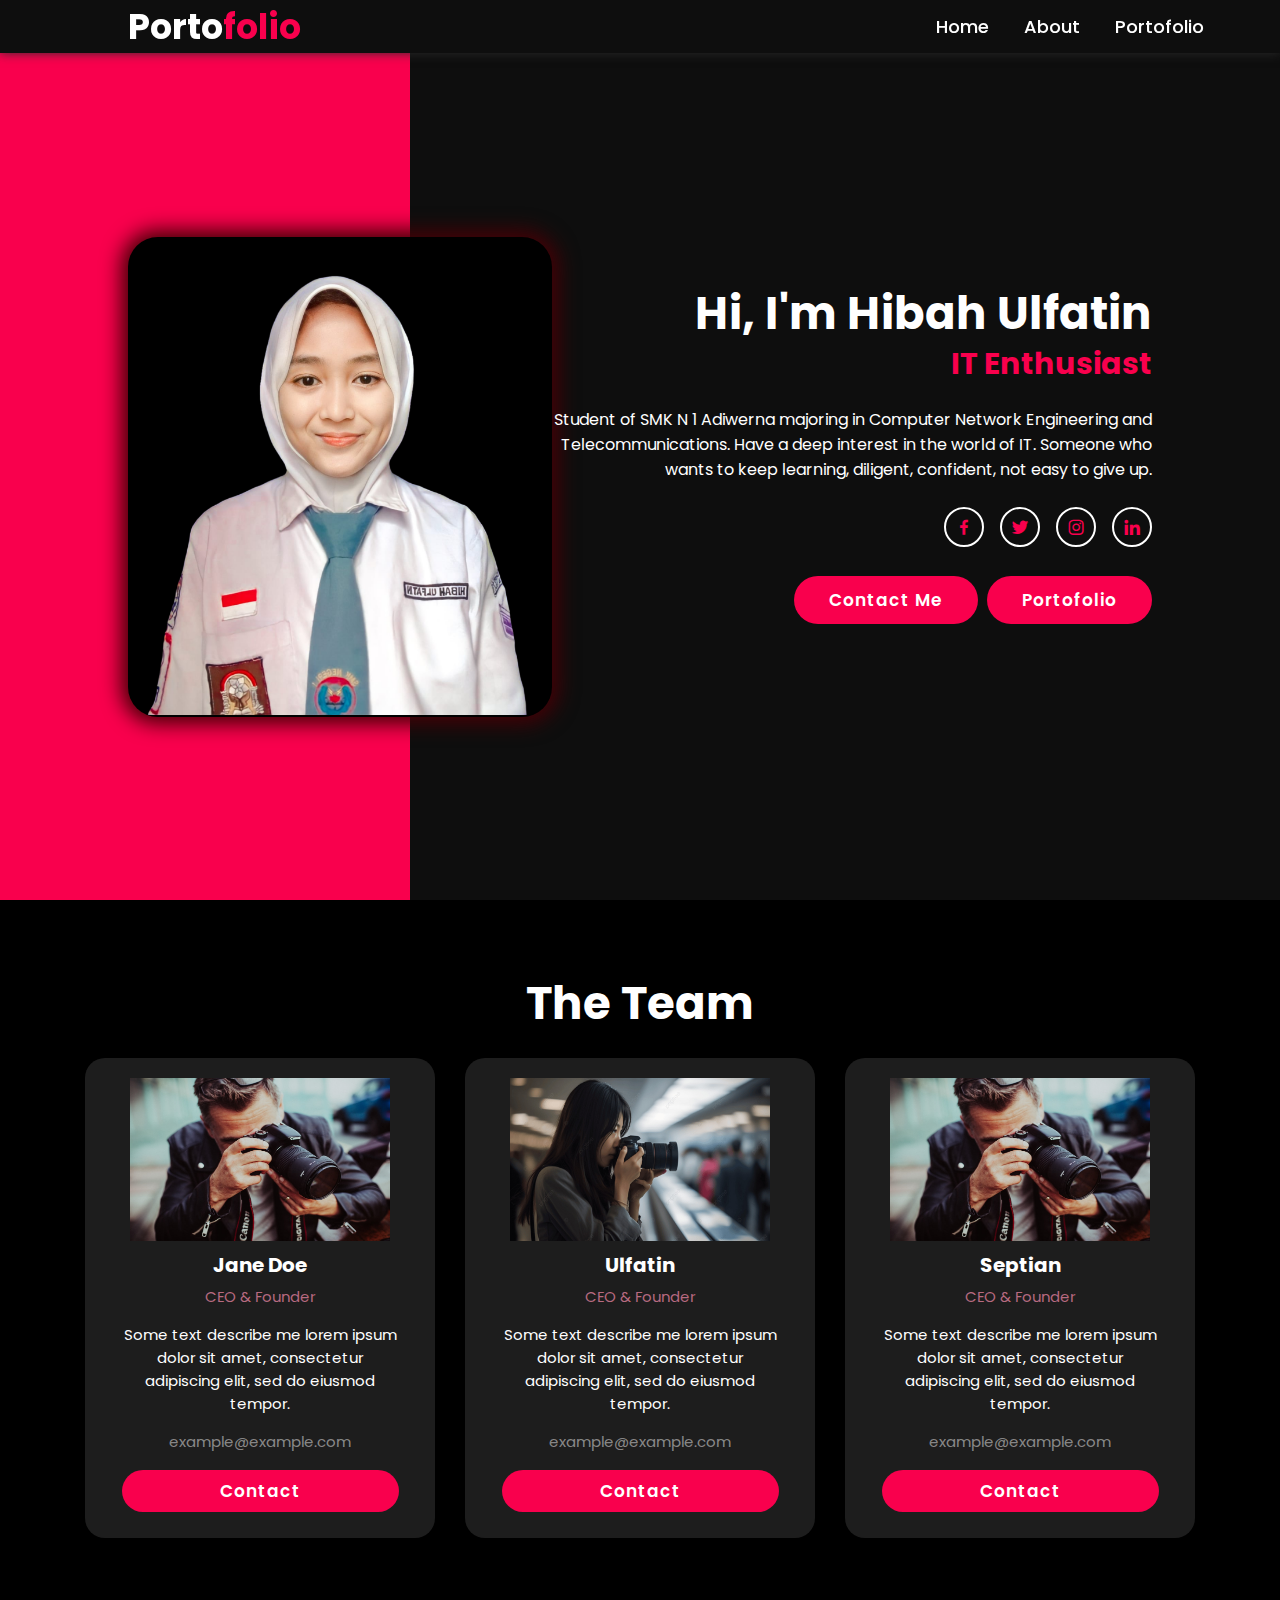
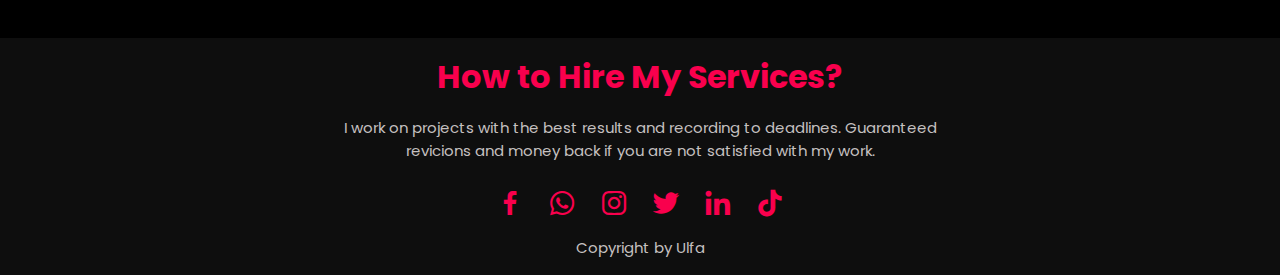
==== index.html @ ff9217a8 "Update and rename Projek-NDP.html to index.html" ====
<!DOCTYPE html>
<html lang="en">
  <head>
    <meta charset="UTF-8" />
    <meta name="viewport" content="width=device-width, initial-scale=1.0" />
    <title>Projek Akhir NDP</title>
    <link rel="stylesheet" href="style.css" />
    <link href="https://unpkg.com/boxicons@2.1.4/css/boxicons.min.css" rel="stylesheet"/>
  </head>

  <body>
    <header class="header">
      <nav class="navbar">
        <h2 class="logo">Porto<span>folio</span></h2>
        <a href="Projek-NDP.html">Home</a>
        <a href="about.html">About</a>
        <a href="porto.html">Portofolio</a>
      </nav>
    </header>

    <section class="home">
      <div class="home-image">
        <img src="img/ulfa.png" alt="" />
      </div>
      <div class="home-content">
        <h1>Hi, I'm Hibah Ulfatin</h1>
        <h3>IT Enthusiast</h3>
        <p>
          Student of SMK N 1 Adiwerna majoring in Computer Network Engineering
          and Telecommunications. Have a deep interest in the world of IT.
          Someone who wants to keep learning, diligent, confident, not easy to
          give up.
        </p>
        <div class="home-sci">
          <a href="#"><i class="bx bxl-facebook"></i></a>
          <a href="#"><i class="bx bxl-twitter"></i></a>
          <a href="https://www.instagram.com/ulfbnana_/" target="_blank"
            ><i class="bx bxl-instagram"></i
          ></a>
          <a
            href="https://www.linkedin.com/in/hibah-ulfatin-64031a280/"
            target="_blank"
            ><i class="bx bxl-linkedin"></i
          ></a>
        </div>
        <a href="about.html" class="btn">Contact Me</a>
        <a href="#" class="btn">Portofolio</a>
      </div>
    </section>

    <section>
      <div class="title">
        <h2>The Team</h2>
      </div>

      <div class="box">
        <div class="card">
          <img src="img/foto.png" class="image" />
          <h5>Jane Doe</h5>
          <div class="pra">
            <p id="jabatan">CEO & Founder</p>
            <p id="desk">
              Some text describe me lorem ipsum dolor sit amet, consectetur
              adipiscing elit, sed do eiusmod tempor.
            </p>
            <p id="email">example@example.com</p>
            <p><a class="button" href="#">Contact</a></p>
          </div>
        </div>

        <div class="card">
          <img src="img/foto1.jpg" class="image" />
          <h5>Ulfatin</h5>
          <div class="pra">
            <p id="jabatan">CEO & Founder</p>
            <p id="desk">
              Some text describe me lorem ipsum dolor sit amet, consectetur
              adipiscing elit, sed do eiusmod tempor.
            </p>
            <p id="email">example@example.com</p>
            <p><a class="button" href="#">Contact</a></p>
          </div>
        </div>

        <div class="card">
          <img src="img/foto.png" class="image" />
          <h5>Septian</h5>
          <div class="pra">
            <p id="jabatan">CEO & Founder</p>
            <p id="desk">
              Some text describe me lorem ipsum dolor sit amet, consectetur
              adipiscing elit, sed do eiusmod tempor.
            </p>
            <p id="email">example@example.com</p>
            <p><a class="button" href="#">Contact</a></p>
          </div>
        </div>
      </div>
    </section>

    <section>
      <footer>
        <h1>How to Hire My Services?</h1>
        <p>
          I work on projects with the best results and recording to deadlines.
          Guaranteed revicions and money back if you are not satisfied with my
          work.
        </p>
        <ul class="social">
          <li><a href="#"><i class="bx bxl-facebook"></i></a></li>
          <li><a href="#"><i class="bx bxl-whatsapp"></i></a></li>
          <li><a href="#"><i class="bx bxl-instagram"></i></a></li>
          <li><a href="#"><i class="bx bxl-twitter"></i></a></li>
          <li><a href="#"><i class="bx bxl-linkedin"></i></a></li>
          <li><a href="#"><i class="bx bxl-tiktok"></i></a></li>
        </ul>
        <p id="cr">Copyright by Ulfa</p>
      </footer>
    </section>
  </body>
</html>
---- style.css ----
@import url("https://fonts.googleapis.com/css2?family=Poppins:wght@300;400;500;600;700;800;900&display=swap");
* {
  margin: 0;
  padding: 0;
  box-sizing: border-box;
  font-family: "Poppins", sans-serif;
}

body {
  background-color: black;
}

.header {
  position: fixed;
  top: 0;
  left: 0;
  width: 100%;
  background: rgb(14, 14, 14);
  display: flex;
  justify-content: space-between;
  align-items: center;
  z-index: 100;
  box-shadow: 0 0 10px rgb(43, 43, 43);
}

.logo {
  font-size: 35px;
  color: white;
  text-decoration: none;
  font-weight: 700;
  margin-right: 600px;
}

span {
  font-size: 35px;
  color: #f9004d;
}

nav {
  display: flex;
  align-items: center;
  justify-content: space-between;
  padding-left: 10%;
  padding-right: 10%;
  width: 100%;
}

.navbar a {
  font-size: 18px;
  color: white;
  text-decoration: none;
  font-weight: 500;
  margin-left: 35px;
  transition: 0.3s;
}
.navbar a:hover {
  transform: translateY(-3px);
  color: #f9004d;
}
.home {
  height: 100vh;
  background: linear-gradient(-90deg, rgb(14, 14, 14) 68%, #f9004d 32%);
  display: flex;
  justify-content: space-between;
  align-items: center;
  padding: 0 10%;
}

.home-image {
  display: flex;
  margin-top: 53px;
  justify-content: center;
  align-items: center;
  width: 450px;
  height: 480px;
  background: black;
  border: 5px solid transparent;
  border-radius: 30px;
  box-shadow: 0 0 20px 7px #440006;
}

.home-image img {
  position: relative;
  max-width: 410px;
  bottom: 35px;
}

.home-content {
  max-width: 600px;
  color: white;
  text-align: right;
}

.home-content h1 {
  font-size: 45px;
  line-height: 1.2;
}

.home-content h3 {
  font-size: 30px;
  color: #f9004d;
}

.home-content p {
  font-size: 16px;
  margin-top: 20px;
}

.home-sci {
  margin: 25px 0 40px;
}

.home-sci a {
  display: inline-flex;
  justify-content: center;
  align-items: center;
  width: 40px;
  height: 40px;
  background: transparent;
  border: 2px solid white;
  border-radius: 50%;
  font-size: 20px;
  color: #f9004d;
  text-decoration: none;
  margin-left: 12px;
}

.home-sci a:hover {
  background: #f9004d;
  color: white;
  border-color: #f9004d;
  box-shadow: 0 0 10px #f9004d;
}

.btn {
  padding: 12px 35px;
  background: #f9004d;
  border-radius: 40px;
  font-size: 17px;
  color: white;
  text-decoration: none;
  font-weight: 600;
  letter-spacing: 1px;
  margin-left: 5px;
}

.title h2 {
  color: white;
  font-size: 45px;
  margin: 70px auto 5px auto;
  text-align: center;
}

.box {
  display: flex;
  justify-content: center;
  align-items: center;
}

.card {
  height: 480px;
  width: 350px;
  padding: 20px 35px;
  background: #1d1d1d;
  border-radius: 20px;
  margin: 15px;
  position: relative;
  overflow: hidden;
  text-align: center;
  margin-bottom: 100px;
}

.image {
  height: 163px;
  width: 260px;
}

h5 {
  color: white;
  font-size: 20px;
  margin-bottom: 1px;
  margin-top: 2px;
}

.pra p {
  color: #fc8eafb0;
  font-size: 15px;
}

#jabatan {
  margin-bottom: 15px;
  margin-top: 5px;
}

#desk {
  color: white;
  margin-top: 10px;
  margin-bottom: 2px;
}

#email {
  color: rgba(255, 255, 255, 0.493);
  margin-top: 15px;
  margin-bottom: 25px;
}

.button {
  background-color: #f9004d;
  color: white;
  font-size: 17px;
  text-decoration: none;
  font-weight: 600;
  letter-spacing: 1px;
  padding: 9px 35%;
  border-radius: 30px;
  transition: 0.1s;
}

.button:hover {
  background-color: #1d1d1d;
  border: 3px solid #f9004d;
}

.end {
  padding: 80px 19% 70px;
  background: rgb(14, 14, 14);
  display: flex;
  align-items: center;
  flex-direction: column;
  color: white;
}

.end h3 {
  font-size: 20px;
  font-weight: 700;
  margin-bottom: 5px;
}

footer {
  position: relative;
  width: 100%;
  background: rgb(14, 14, 14);
  padding: 15px 50px;
  display: flex;
  align-items: center;
  justify-content: center;
  flex-direction: column;
  color: white;
}

footer h1 {
  color: #f9004d;
}

footer p {
  margin-left: 270px;
  margin-right: 270px;
  text-align: center;
  padding-top: 15px;
  padding-bottom: 10px;
  font-size: 15px;
  color: #c5c0c0;
}

#cr {
  padding-top: 1px;
  padding-bottom: 1px;
}

footer .social {
  position: relative;
  display: flex;
  justify-content: center;
  align-items: center;
  margin: 10px 0 5px;
}

footer .social li {
  list-style: none;
}

footer .social li a {
  font-size: 2em;
  color: #f9004d;
  margin: 0 10px;
  display: inline-block;
  transition: 0.5s;
}

footer .social li a:hover {
  transform: translateY(-10px);
}

.Profile {
  margin: 100px 300px 0 300px;
}
.Profile h1 {
  font-size: 40px;
  color: white;
  text-align: center;
}
.about {
  font-size: 40px;
}
.Profile h2 {
  margin-top: 10px;
  color: #f9004d;
  font-size: 25px;
}
.Profile li,
p {
  color: white;
  font-size: 16px;
}

table {
  border-collapse: collapse;
  border-color: white;
  align-self: center;
  margin: 0 auto;
}
hr {
  border: none;
  border-top: 3px dotted white;
  color: black;
  background-color: black;
  height: 1px;
  width: 100%;
  margin-top: 50px;
}
.experience {
  color: white;
  margin: 0 50px 0 50px;
}
.experience h1 {
  text-align: center;
  margin-top: 50px;
  margin-bottom: 50px;
  color: white;
  font-size: 40px;
}

.center-text {
  font-size: 28px;
  text-align: center;
  color: white;
}
.center-text span {
  color: #f9004d;
  font-size: 37px;
}
.porto {
  background: black;
}
.porto-content {
  display: grid;
  grid-template-columns: repeat(auto-fit, minmax(350px, auto));
  align-items: center;
  gap: 2.3rem;
  margin-top: 4.2rem;
}
.row img {
  height: auto;
  width: 100%;
  border-radius: 20px;
  margin-bottom: 1.4rem;
}
.row {
  background: rgb(12, 12, 12);
  border-radius: 20px;
  border: 1px solid transparent;
  box-shadow: 0 0 10px #fc0c58;
  padding: 20px;
  transition: all 0.5s ease;
}
.main-row {
  display: flex;
  align-items: center;
}
.row h2 {
  font-size: 20px;
  color: #f83e79;
  padding-top: 1px;
}

.row-text {
  padding-bottom: 1px;
  padding-top: 1px;
}
.row h4 {
  color: white;
  font-size: 16px;
  margin-top: 5px;
  margin-bottom: 20px;
  line-height: 1.4rem;
}
.row:hover {
  border: 1px solid #f9004d;
  transform: translateY(-5px) scale(1.03);
  cursor: pointer;
}
#big {
  margin-top: 50px;
  font-size: 30px;
}
.first {
  border: 1px solid white;
  width: 100%;
}
.first-samping {
  width: 18%;
  padding: 10px;
  text-align: left;
  font-size: 17px;
}
.first-atas {
  padding-top: 20px;
  padding-left: 15px;
  padding-bottom: 5px;
  font-size: 17px;
}

.second {
  border: 1px solid white;
  width: 97%;
  margin-bottom: 15px;
}
.second-content {
  padding: 10px;
  padding-top: 30px;
  padding-bottom: 30px;
  font-size: 16px;
}
.second-content p,
li {
  font-size: 16px;
}
#bg {
  background-color: rgb(14, 14, 14);
}
.lebar-porto {
  margin: 100px;
}
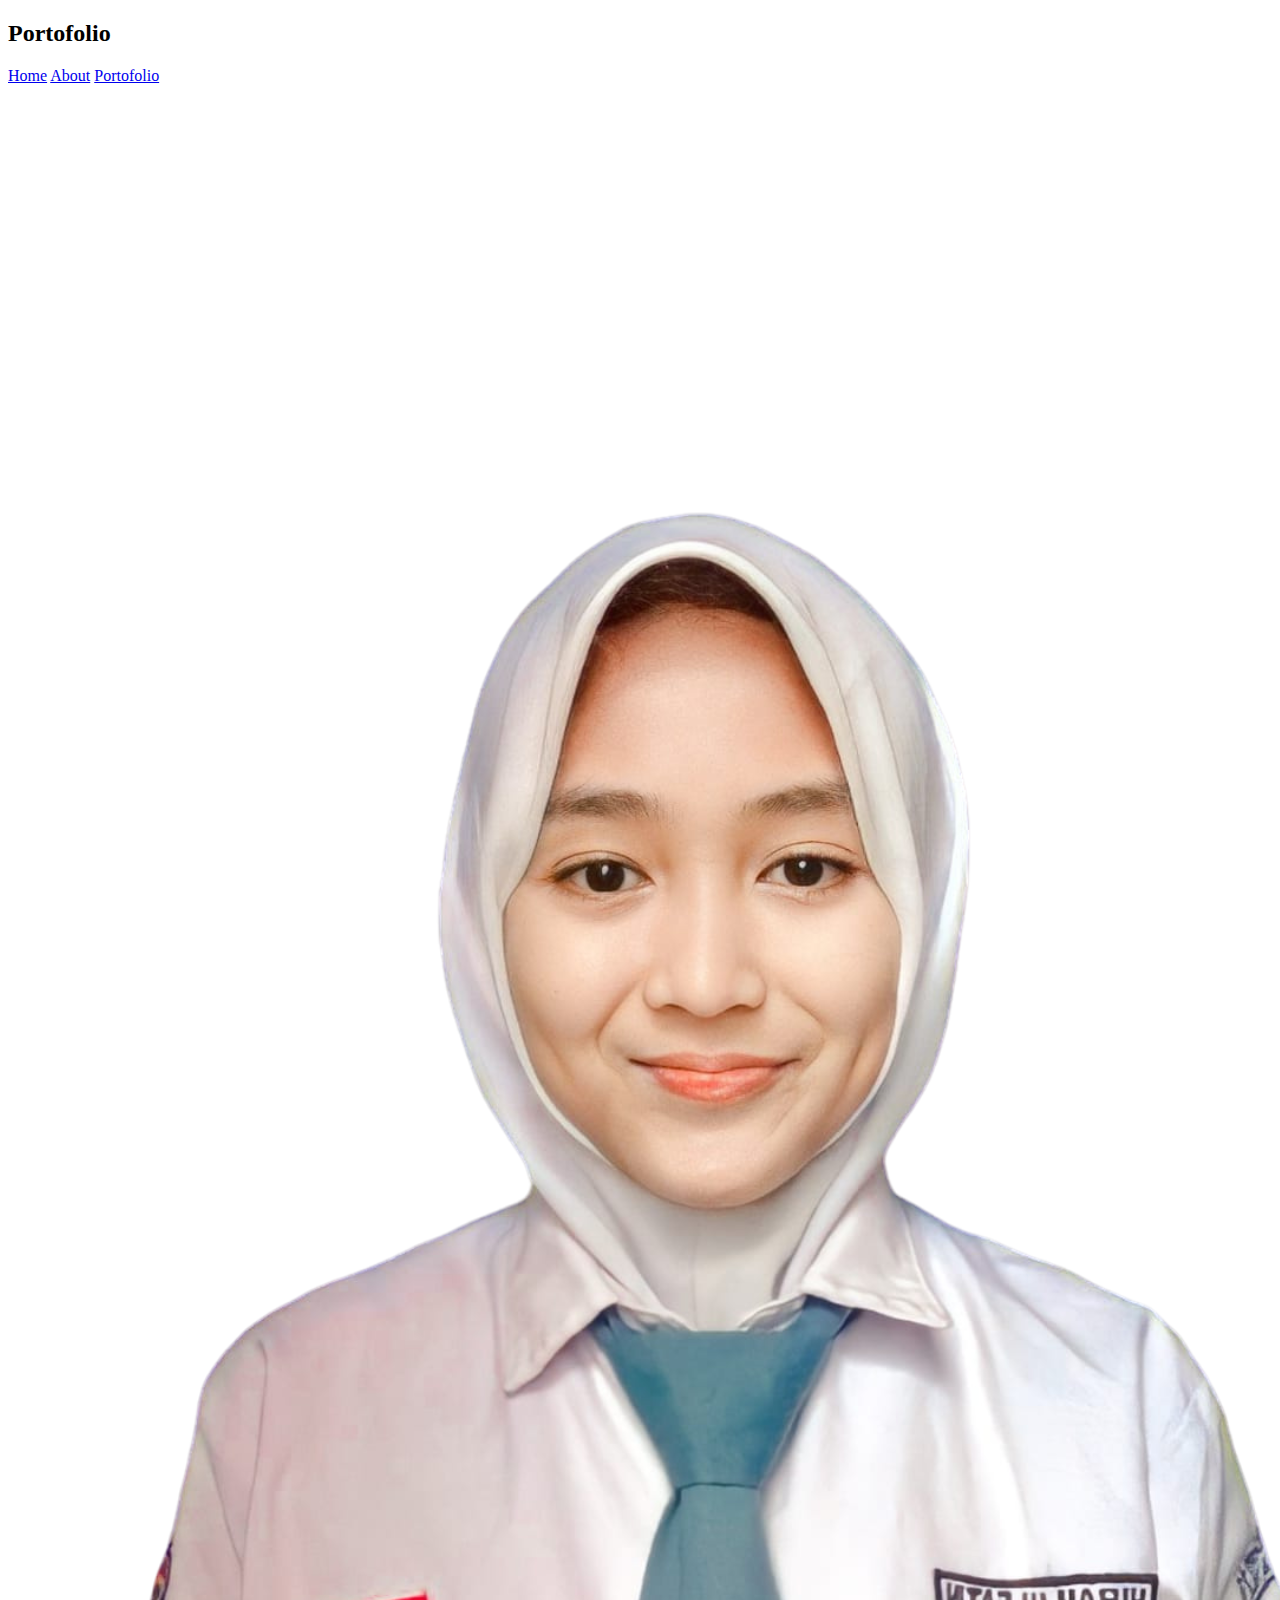
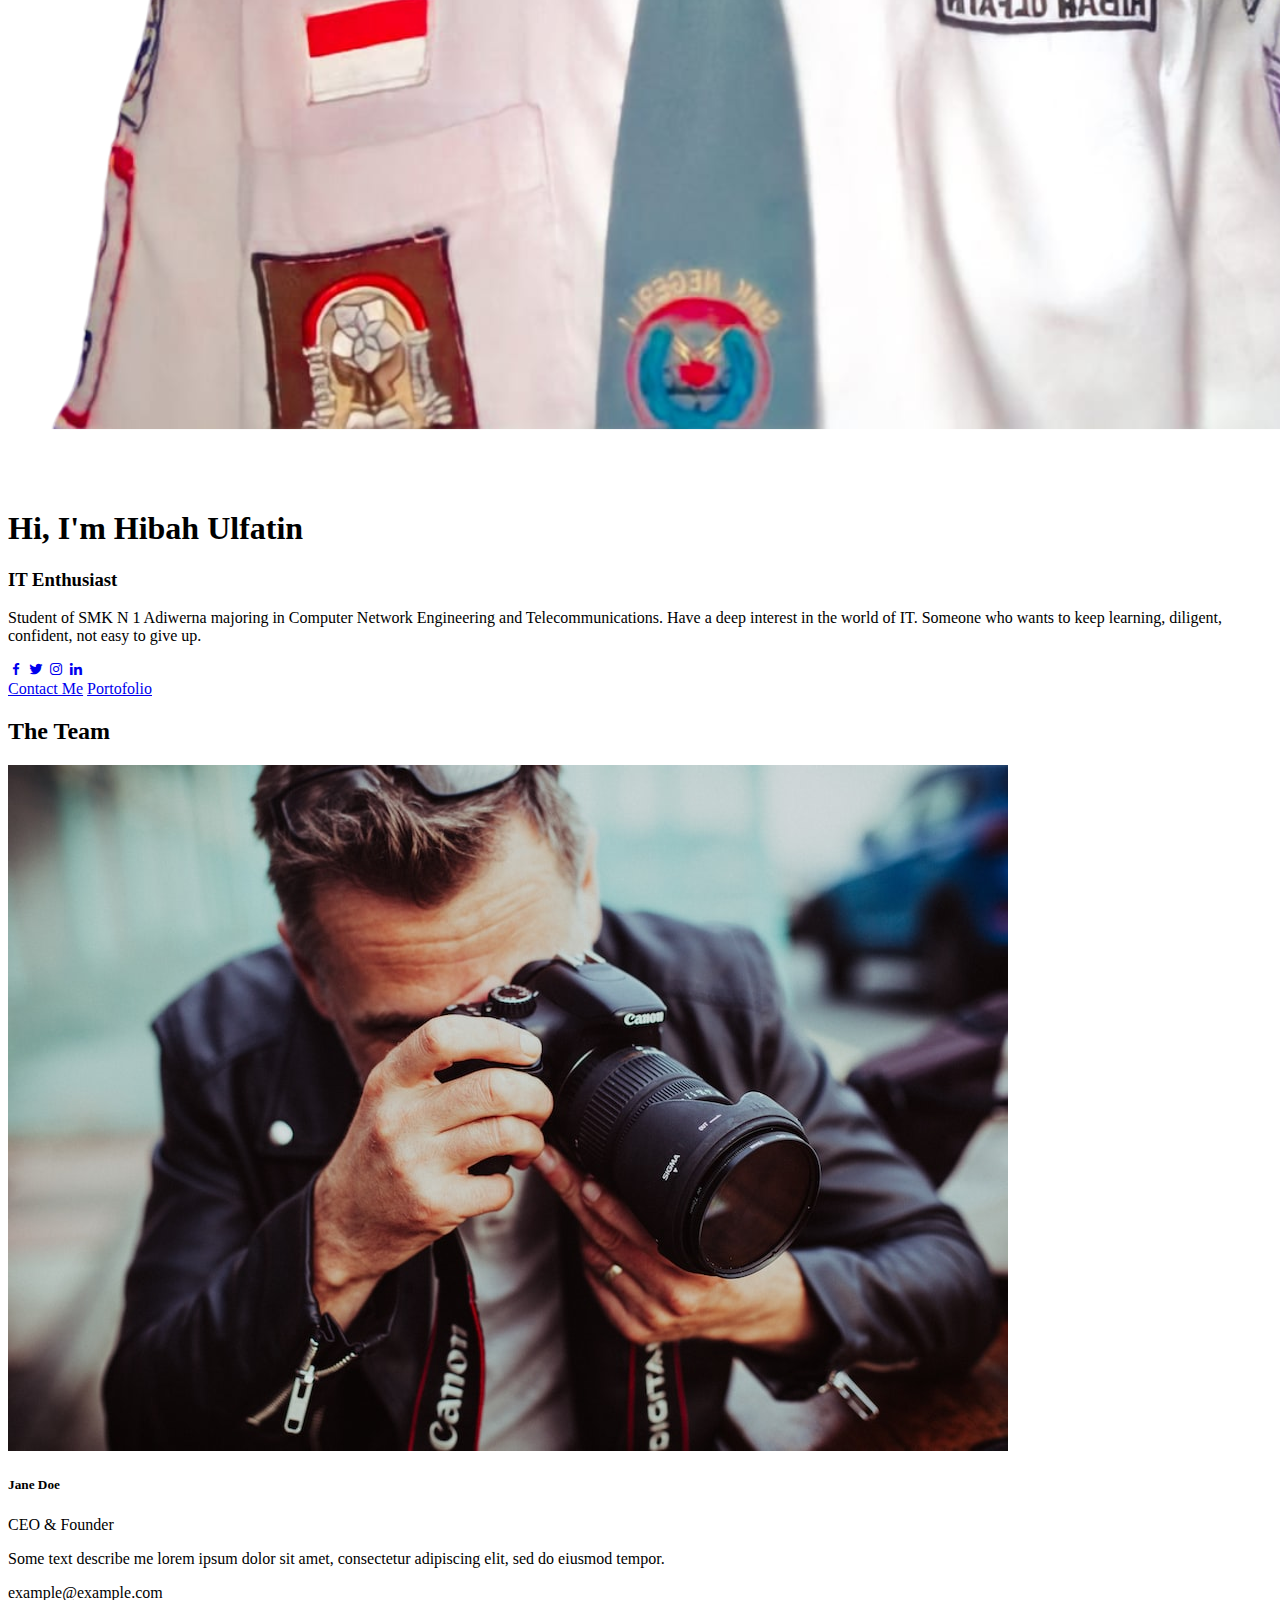
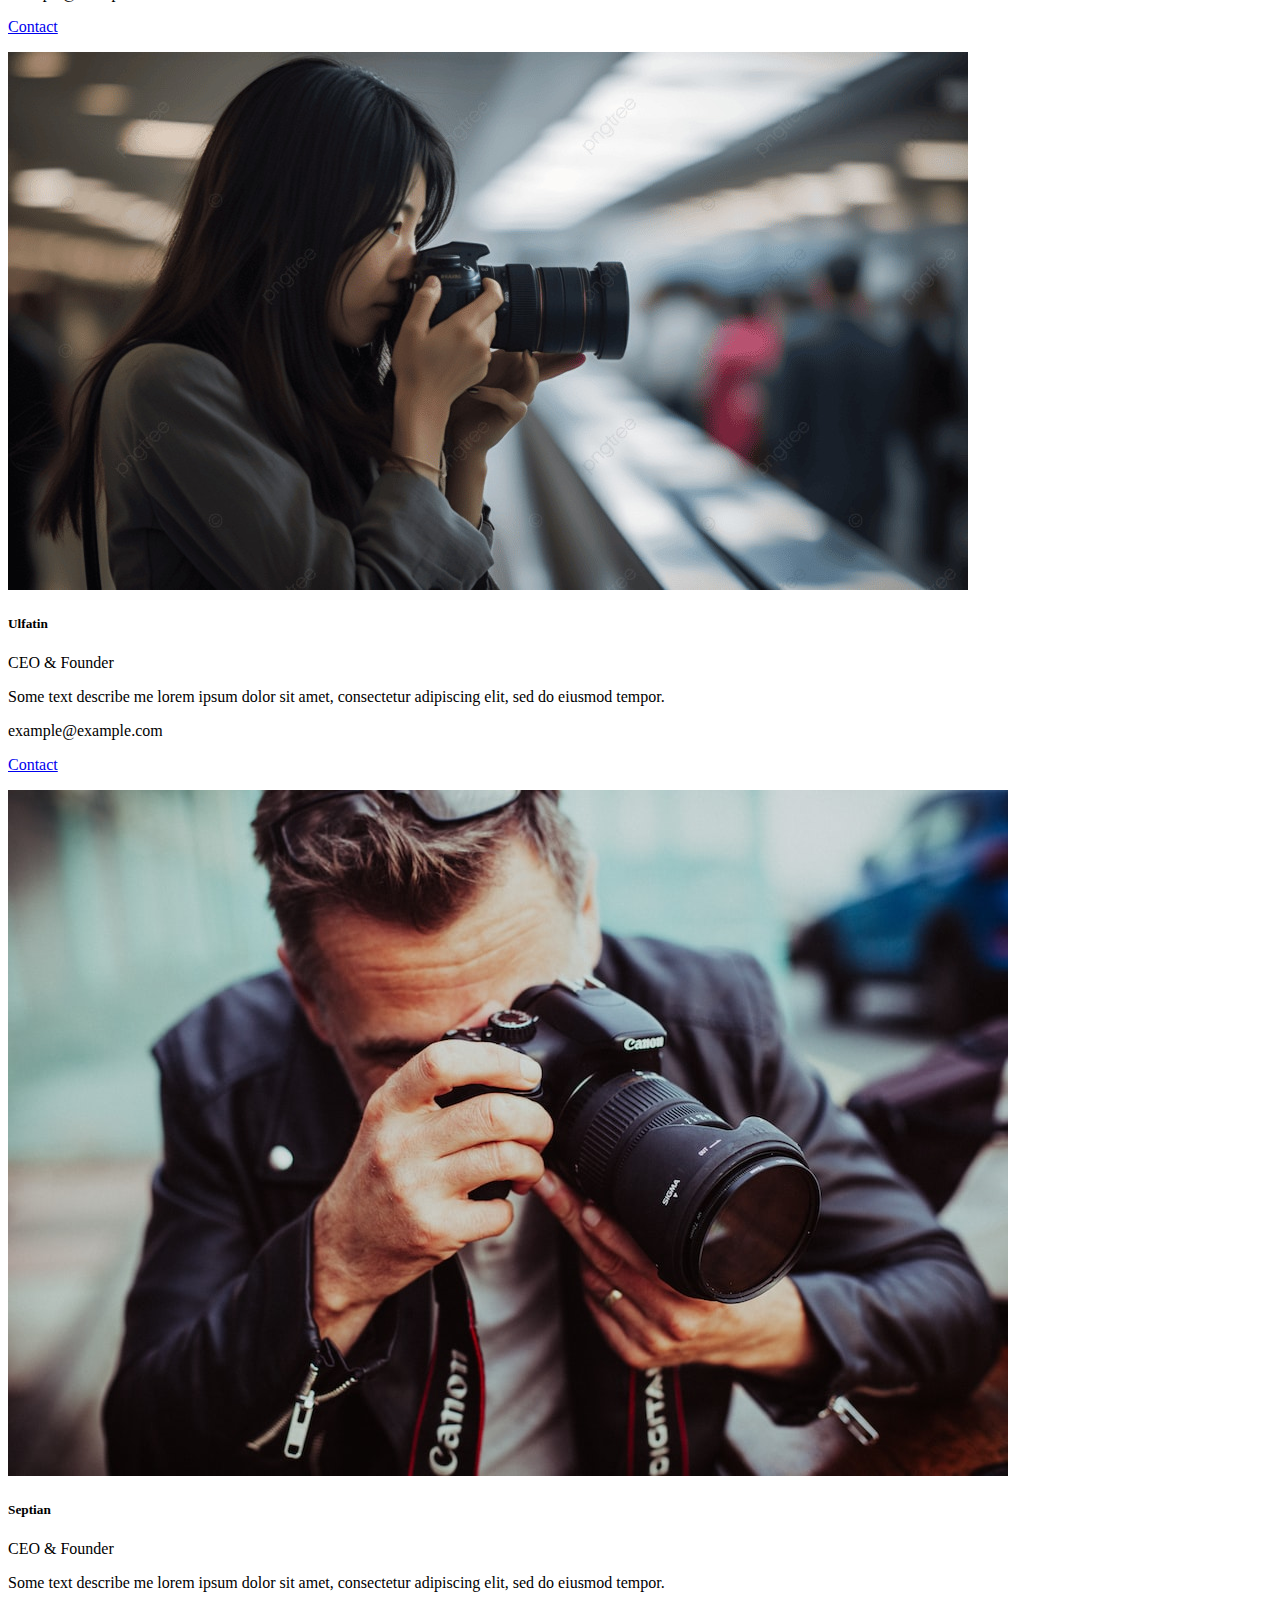
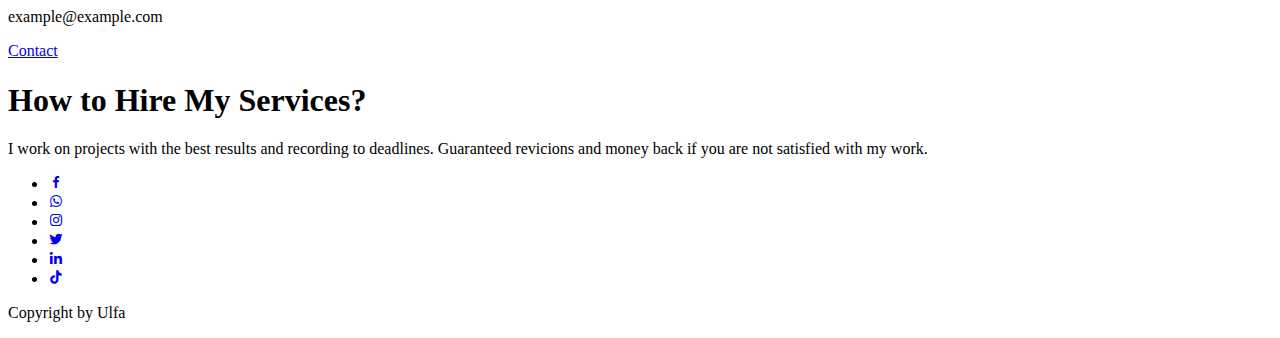
==== commit 3074d137: "Add files via upload" ====
--- a/index.html
+++ b/index.html
@@ -12,7 +12,7 @@
     <header class="header">
       <nav class="navbar">
         <h2 class="logo">Porto<span>folio</span></h2>
-        <a href="Projek-NDP.html">Home</a>
+        <a href="index.html">Home</a>
         <a href="about.html">About</a>
         <a href="porto.html">Portofolio</a>
       </nav>
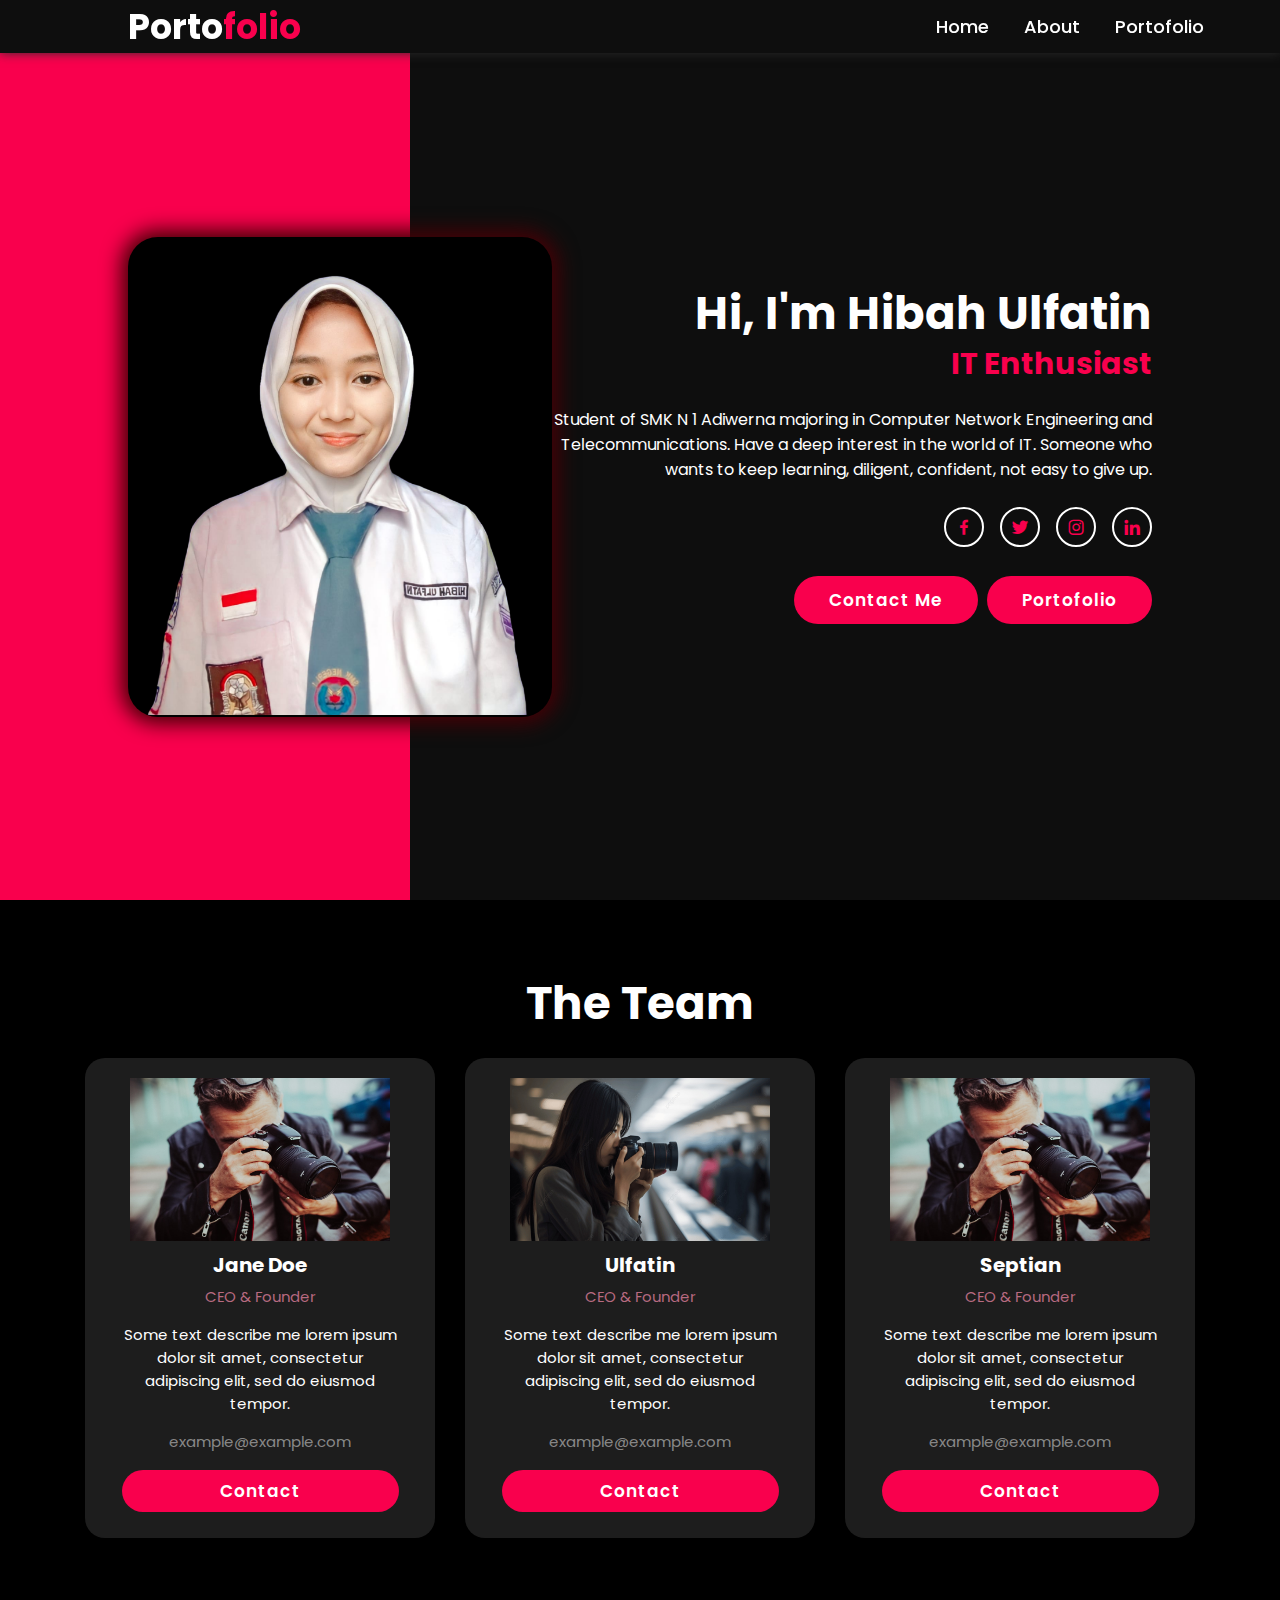
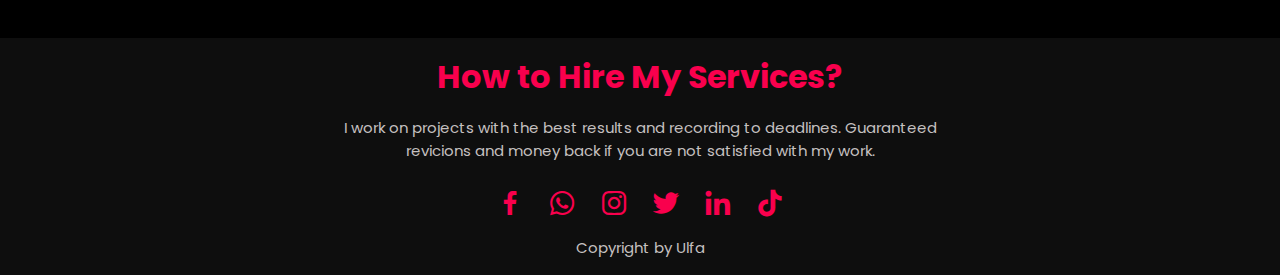
==== commit bd36228f: "Update index.html" ====
--- a/index.html
+++ b/index.html
@@ -12,7 +12,7 @@
     <header class="header">
       <nav class="navbar">
         <h2 class="logo">Porto<span>folio</span></h2>
-        <a href="index.html">Home</a>
+        <a href="home.html">Home</a>
         <a href="about.html">About</a>
         <a href="porto.html">Portofolio</a>
       </nav>
@@ -43,8 +43,8 @@
             ><i class="bx bxl-linkedin"></i
           ></a>
         </div>
-        <a href="about.html" class="btn">Contact Me</a>
-        <a href="#" class="btn">Portofolio</a>
+        <a href="https://wa.link/3gjnbd" class="btn">Contact Me</a>
+        <a href="porto.html" class="btn">Portofolio</a>
       </div>
     </section>
 
--- a/style.css
+++ b/style.css
@@ -0,0 +1,443 @@
+@import url("https://fonts.googleapis.com/css2?family=Poppins:wght@300;400;500;600;700;800;900&display=swap");
+* {
+  margin: 0;
+  padding: 0;
+  box-sizing: border-box;
+  font-family: "Poppins", sans-serif;
+}
+
+body {
+  background-color: black;
+}
+
+.header {
+  position: fixed;
+  top: 0;
+  left: 0;
+  width: 100%;
+  background: rgb(14, 14, 14);
+  display: flex;
+  justify-content: space-between;
+  align-items: center;
+  z-index: 100;
+  box-shadow: 0 0 10px rgb(43, 43, 43);
+}
+
+.logo {
+  font-size: 35px;
+  color: white;
+  text-decoration: none;
+  font-weight: 700;
+  margin-right: 600px;
+}
+
+span {
+  font-size: 35px;
+  color: #f9004d;
+}
+
+nav {
+  display: flex;
+  align-items: center;
+  justify-content: space-between;
+  padding-left: 10%;
+  padding-right: 10%;
+  width: 100%;
+}
+
+.navbar a {
+  font-size: 18px;
+  color: white;
+  text-decoration: none;
+  font-weight: 500;
+  margin-left: 35px;
+  transition: 0.3s;
+}
+.navbar a:hover {
+  transform: translateY(-3px);
+  color: #f9004d;
+}
+.home {
+  height: 100vh;
+  background: linear-gradient(-90deg, rgb(14, 14, 14) 68%, #f9004d 32%);
+  display: flex;
+  justify-content: space-between;
+  align-items: center;
+  padding: 0 10%;
+}
+
+.home-image {
+  display: flex;
+  margin-top: 53px;
+  justify-content: center;
+  align-items: center;
+  width: 450px;
+  height: 480px;
+  background: black;
+  border: 5px solid transparent;
+  border-radius: 30px;
+  box-shadow: 0 0 20px 7px #440006;
+}
+
+.home-image img {
+  position: relative;
+  max-width: 410px;
+  bottom: 35px;
+}
+
+.home-content {
+  max-width: 600px;
+  color: white;
+  text-align: right;
+}
+
+.home-content h1 {
+  font-size: 45px;
+  line-height: 1.2;
+}
+
+.home-content h3 {
+  font-size: 30px;
+  color: #f9004d;
+}
+
+.home-content p {
+  font-size: 16px;
+  margin-top: 20px;
+}
+
+.home-sci {
+  margin: 25px 0 40px;
+}
+
+.home-sci a {
+  display: inline-flex;
+  justify-content: center;
+  align-items: center;
+  width: 40px;
+  height: 40px;
+  background: transparent;
+  border: 2px solid white;
+  border-radius: 50%;
+  font-size: 20px;
+  color: #f9004d;
+  text-decoration: none;
+  margin-left: 12px;
+}
+
+.home-sci a:hover {
+  background: #f9004d;
+  color: white;
+  border-color: #f9004d;
+  box-shadow: 0 0 10px #f9004d;
+}
+
+.btn {
+  padding: 12px 35px;
+  background: #f9004d;
+  border-radius: 40px;
+  font-size: 17px;
+  color: white;
+  text-decoration: none;
+  font-weight: 600;
+  letter-spacing: 1px;
+  margin-left: 5px;
+}
+
+.title h2 {
+  color: white;
+  font-size: 45px;
+  margin: 70px auto 5px auto;
+  text-align: center;
+}
+
+.box {
+  display: flex;
+  justify-content: center;
+  align-items: center;
+}
+
+.card {
+  height: 480px;
+  width: 350px;
+  padding: 20px 35px;
+  background: #1d1d1d;
+  border-radius: 20px;
+  margin: 15px;
+  position: relative;
+  overflow: hidden;
+  text-align: center;
+  margin-bottom: 100px;
+}
+
+.image {
+  height: 163px;
+  width: 260px;
+}
+
+h5 {
+  color: white;
+  font-size: 20px;
+  margin-bottom: 1px;
+  margin-top: 2px;
+}
+
+.pra p {
+  color: #fc8eafb0;
+  font-size: 15px;
+}
+
+#jabatan {
+  margin-bottom: 15px;
+  margin-top: 5px;
+}
+
+#desk {
+  color: white;
+  margin-top: 10px;
+  margin-bottom: 2px;
+}
+
+#email {
+  color: rgba(255, 255, 255, 0.493);
+  margin-top: 15px;
+  margin-bottom: 25px;
+}
+
+.button {
+  background-color: #f9004d;
+  color: white;
+  font-size: 17px;
+  text-decoration: none;
+  font-weight: 600;
+  letter-spacing: 1px;
+  padding: 9px 35%;
+  border-radius: 30px;
+  transition: 0.1s;
+}
+
+.button:hover {
+  background-color: #1d1d1d;
+  border: 3px solid #f9004d;
+}
+
+.end {
+  padding: 80px 19% 70px;
+  background: rgb(14, 14, 14);
+  display: flex;
+  align-items: center;
+  flex-direction: column;
+  color: white;
+}
+
+.end h3 {
+  font-size: 20px;
+  font-weight: 700;
+  margin-bottom: 5px;
+}
+
+footer {
+  position: relative;
+  width: 100%;
+  background: rgb(14, 14, 14);
+  padding: 15px 50px;
+  display: flex;
+  align-items: center;
+  justify-content: center;
+  flex-direction: column;
+  color: white;
+}
+
+footer h1 {
+  color: #f9004d;
+}
+
+footer p {
+  margin-left: 270px;
+  margin-right: 270px;
+  text-align: center;
+  padding-top: 15px;
+  padding-bottom: 10px;
+  font-size: 15px;
+  color: #c5c0c0;
+}
+
+#cr {
+  padding-top: 1px;
+  padding-bottom: 1px;
+}
+
+footer .social {
+  position: relative;
+  display: flex;
+  justify-content: center;
+  align-items: center;
+  margin: 10px 0 5px;
+}
+
+footer .social li {
+  list-style: none;
+}
+
+footer .social li a {
+  font-size: 2em;
+  color: #f9004d;
+  margin: 0 10px;
+  display: inline-block;
+  transition: 0.5s;
+}
+
+footer .social li a:hover {
+  transform: translateY(-10px);
+}
+
+.Profile {
+  margin: 100px 300px 0 300px;
+}
+.Profile h1 {
+  font-size: 40px;
+  color: white;
+  text-align: center;
+}
+.about {
+  font-size: 40px;
+}
+.Profile h2 {
+  margin-top: 10px;
+  color: #f9004d;
+  font-size: 25px;
+}
+.Profile li,
+p {
+  color: white;
+  font-size: 16px;
+}
+
+table {
+  border-collapse: collapse;
+  border-color: white;
+  align-self: center;
+  margin: 0 auto;
+}
+hr {
+  border: none;
+  border-top: 3px dotted white;
+  color: black;
+  background-color: black;
+  height: 1px;
+  width: 100%;
+  margin-top: 50px;
+}
+.experience {
+  color: white;
+  margin: 0 50px 0 50px;
+}
+.experience h1 {
+  text-align: center;
+  margin-top: 50px;
+  margin-bottom: 50px;
+  color: white;
+  font-size: 40px;
+}
+
+.center-text {
+  font-size: 28px;
+  text-align: center;
+  color: white;
+}
+.center-text span {
+  color: #f9004d;
+  font-size: 37px;
+}
+.porto {
+  background: black;
+}
+.porto-content {
+  display: grid;
+  grid-template-columns: repeat(auto-fit, minmax(350px, auto));
+  align-items: center;
+  gap: 2.3rem;
+  margin-top: 4.2rem;
+}
+.row img {
+  height: auto;
+  width: 100%;
+  border-radius: 20px;
+  margin-bottom: 1.4rem;
+}
+.row {
+  background: rgb(12, 12, 12);
+  border-radius: 20px;
+  border: 1px solid transparent;
+  box-shadow: 0 0 10px #fc0c58;
+  padding: 20px;
+  transition: all 0.5s ease;
+}
+.main-row {
+  display: flex;
+  align-items: center;
+}
+.row h2 {
+  font-size: 20px;
+  color: #f83e79;
+  padding-top: 1px;
+}
+
+.row-text {
+  padding-bottom: 1px;
+  padding-top: 1px;
+}
+.row h4 {
+  color: white;
+  font-size: 16px;
+  margin-top: 5px;
+  margin-bottom: 20px;
+  line-height: 1.4rem;
+}
+.row:hover {
+  border: 1px solid #f9004d;
+  transform: translateY(-5px) scale(1.03);
+  cursor: pointer;
+}
+#big {
+  margin-top: 50px;
+  font-size: 30px;
+}
+.first {
+  border: 1px solid white;
+  width: 100%;
+}
+.first-samping {
+  width: 18%;
+  padding: 10px;
+  text-align: left;
+  font-size: 17px;
+}
+.first-atas {
+  padding-top: 20px;
+  padding-left: 15px;
+  padding-bottom: 5px;
+  font-size: 17px;
+}
+
+.second {
+  border: 1px solid white;
+  width: 97%;
+  margin-bottom: 15px;
+}
+.second-content {
+  padding: 10px;
+  padding-top: 30px;
+  padding-bottom: 30px;
+  font-size: 16px;
+}
+.second-content p,
+li {
+  font-size: 16px;
+}
+#bg {
+  background-color: rgb(14, 14, 14);
+}
+.lebar-porto {
+  margin: 100px;
+}
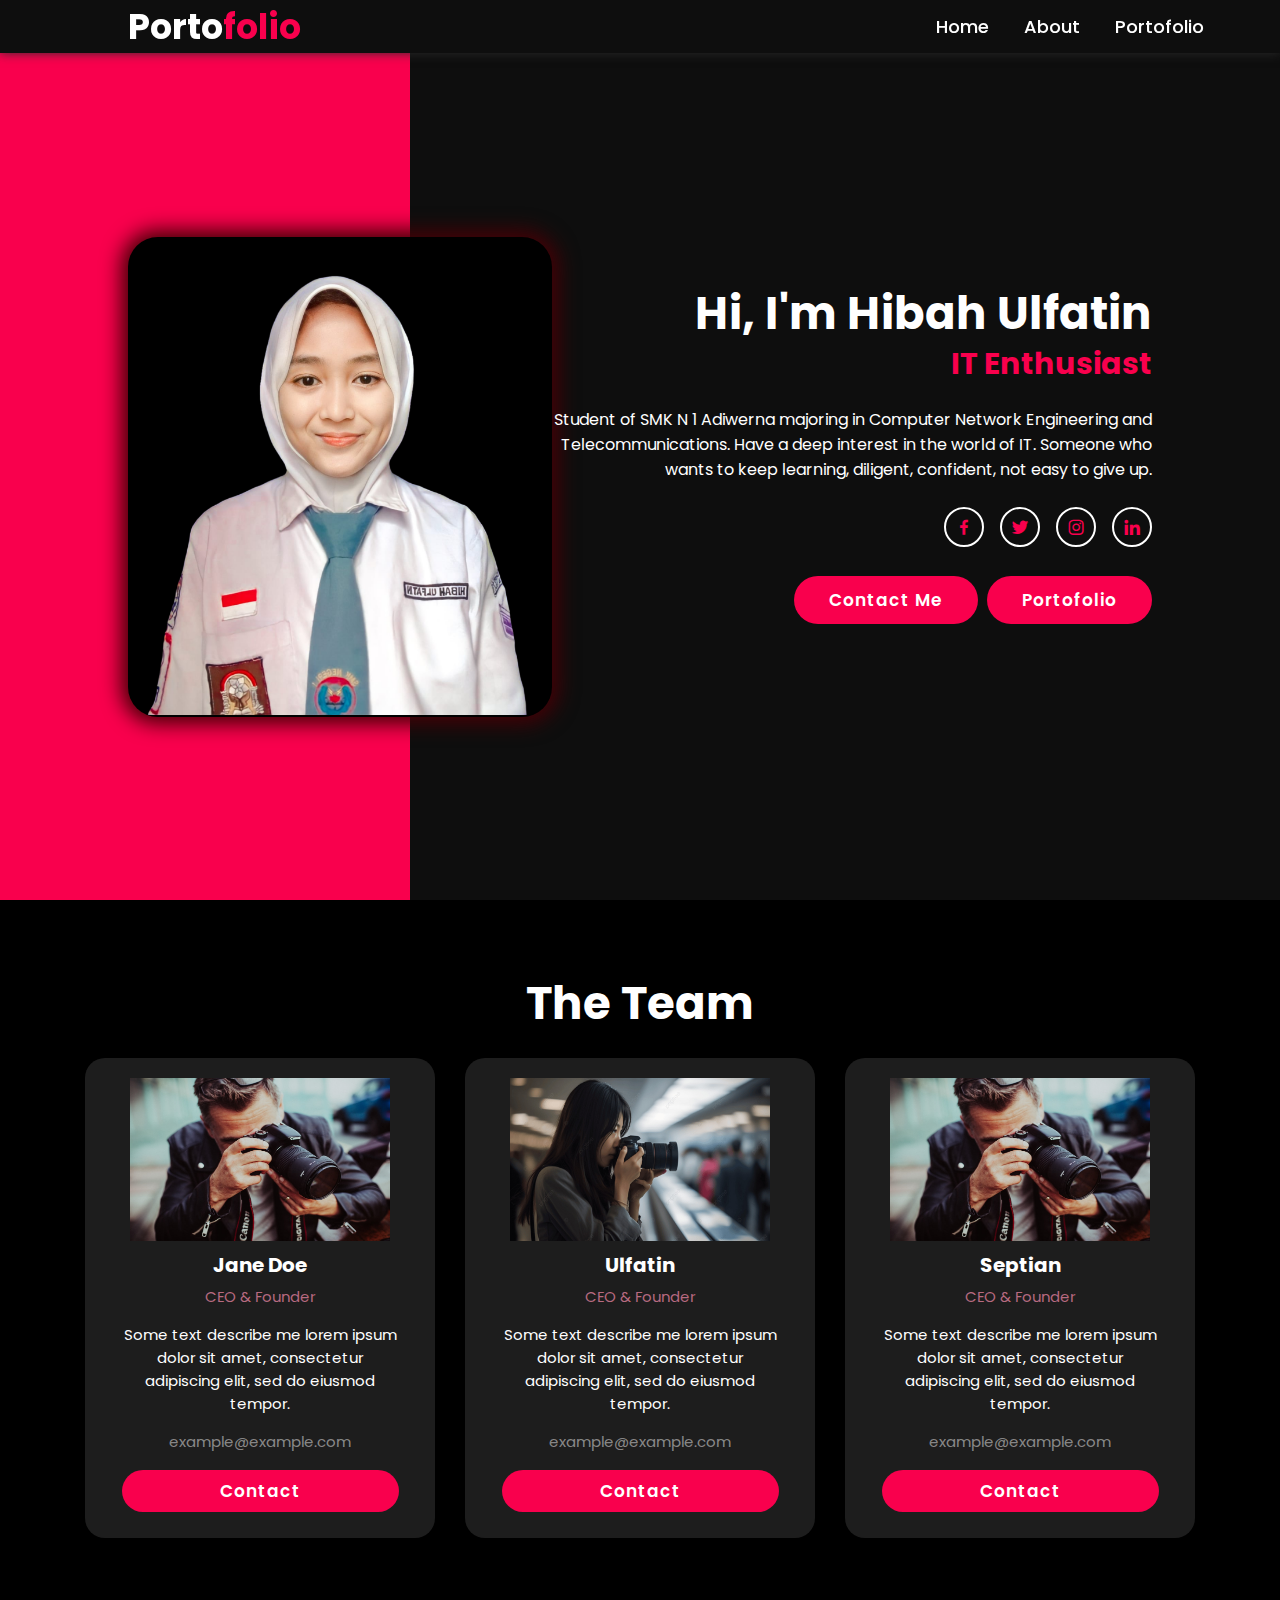
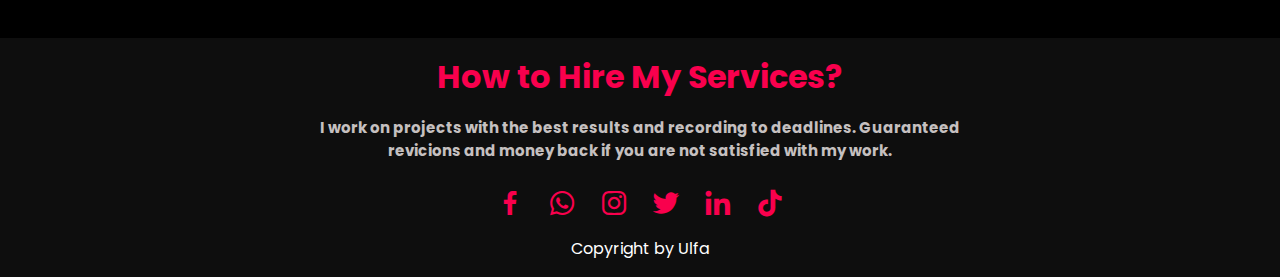
==== commit 66ebc07c: "Update index.html" ====
--- a/index.html
+++ b/index.html
@@ -43,7 +43,7 @@
             ><i class="bx bxl-linkedin"></i
           ></a>
         </div>
-        <a href="https://wa.link/3gjnbd" class="btn">Contact Me</a>
+        <a href="https://wa.link/3gjnbd" target="_blank" class="btn">Contact Me</a>
         <a href="porto.html" class="btn">Portofolio</a>
       </div>
     </section>
@@ -101,11 +101,11 @@
     <section>
       <footer>
         <h1>How to Hire My Services?</h1>
-        <p>
+        <h2>
           I work on projects with the best results and recording to deadlines.
           Guaranteed revicions and money back if you are not satisfied with my
           work.
-        </p>
+        </h2>
         <ul class="social">
           <li><a href="#"><i class="bx bxl-facebook"></i></a></li>
           <li><a href="#"><i class="bx bxl-whatsapp"></i></a></li>
--- a/style.css
+++ b/style.css
@@ -252,7 +252,7 @@
   color: #f9004d;
 }
 
-footer p {
+footer h2 {
   margin-left: 270px;
   margin-right: 270px;
   text-align: center;
@@ -379,7 +379,7 @@
 }
 .row h2 {
   font-size: 20px;
-  color: #f83e79;
+  color: #f9004d;
   padding-top: 1px;
 }
 
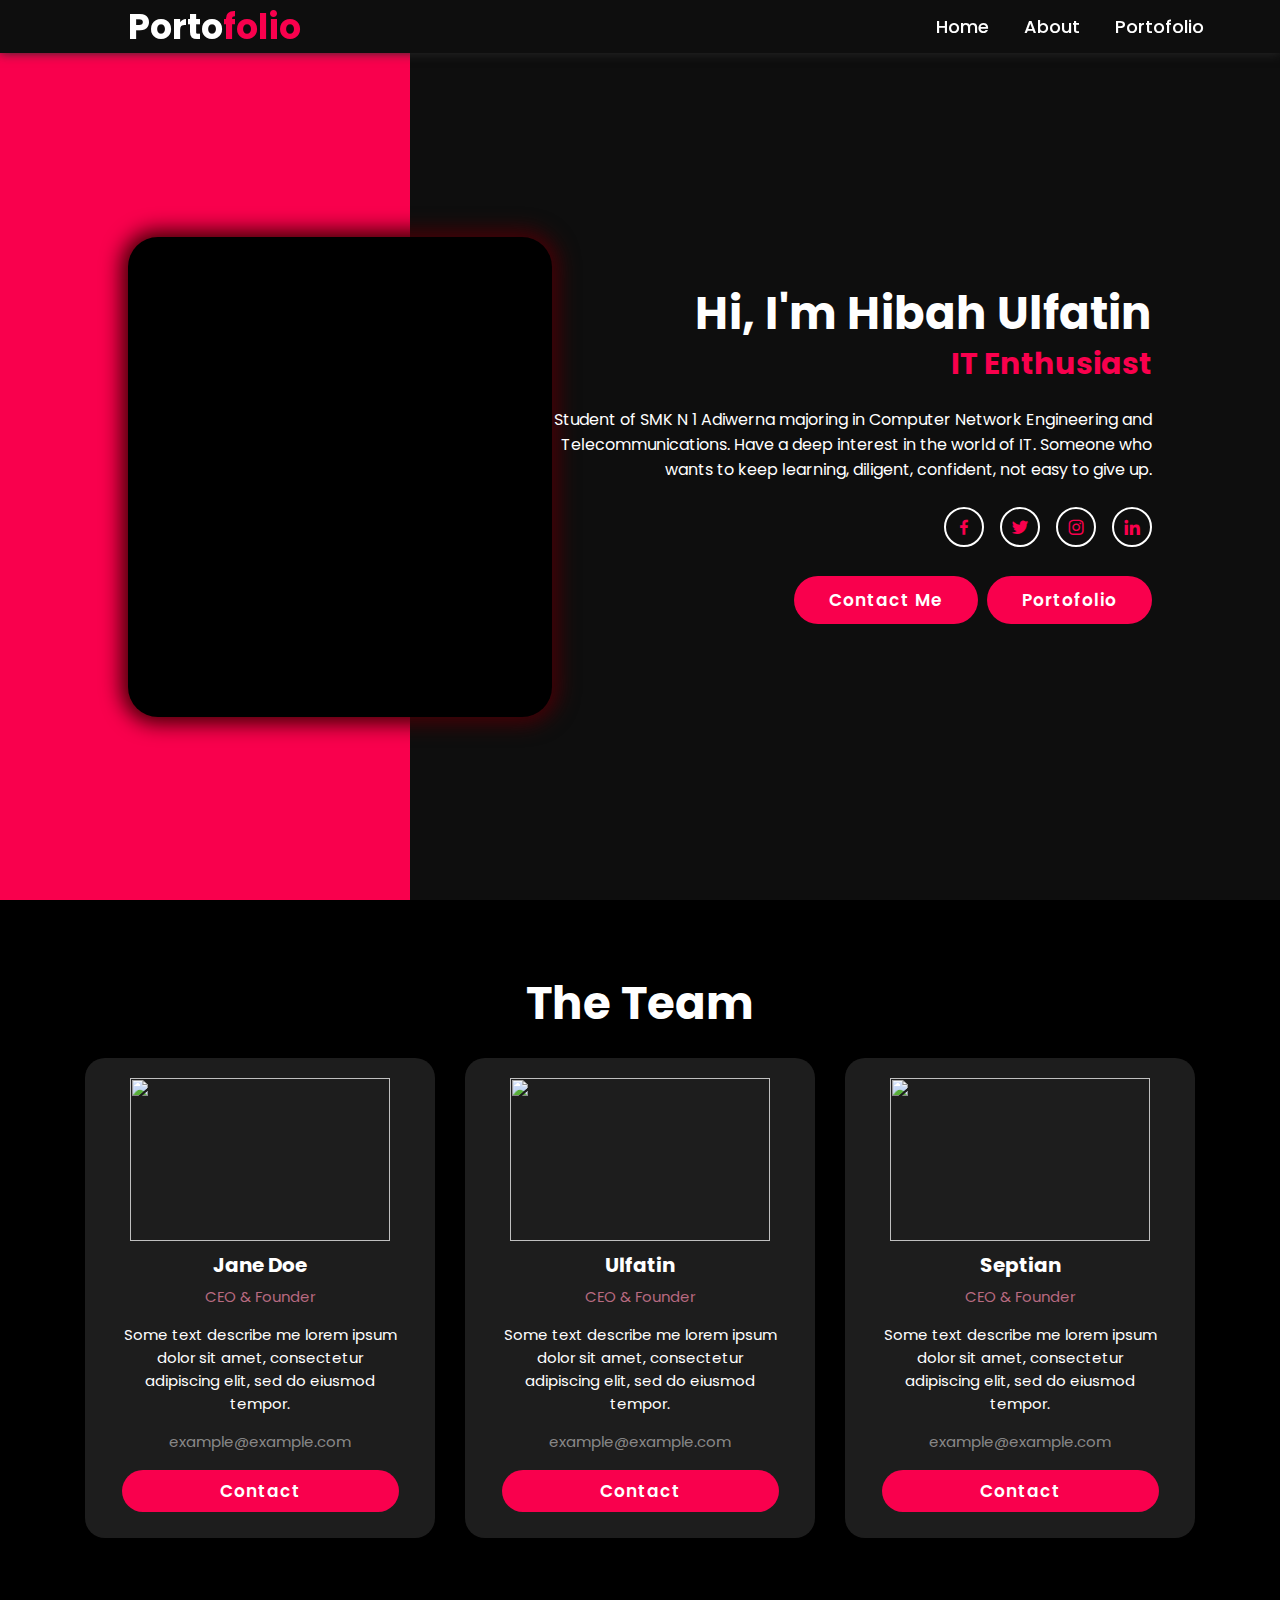
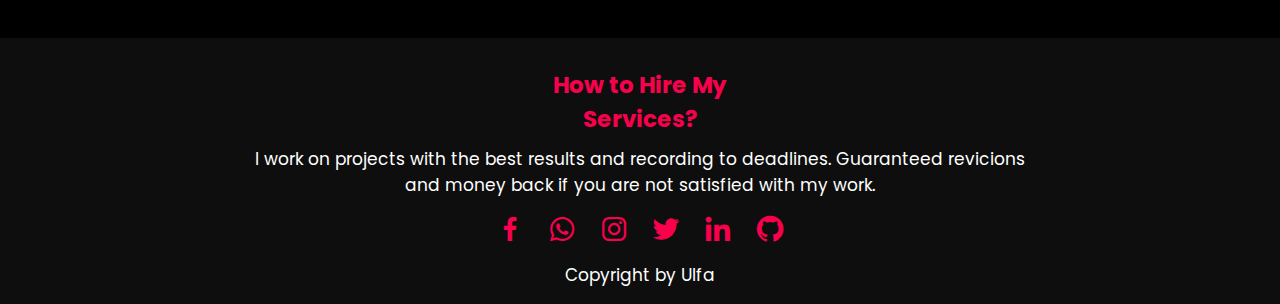
==== commit 6fa7baf3: "Add files via upload" ====
--- a/index.html
+++ b/index.html
@@ -1,121 +1,121 @@
 <!DOCTYPE html>
 <html lang="en">
-  <head>
-    <meta charset="UTF-8" />
-    <meta name="viewport" content="width=device-width, initial-scale=1.0" />
-    <title>Projek Akhir NDP</title>
-    <link rel="stylesheet" href="style.css" />
-    <link href="https://unpkg.com/boxicons@2.1.4/css/boxicons.min.css" rel="stylesheet"/>
-  </head>
 
-  <body>
-    <header class="header">
-      <nav class="navbar">
-        <h2 class="logo">Porto<span>folio</span></h2>
-        <a href="home.html">Home</a>
-        <a href="about.html">About</a>
-        <a href="porto.html">Portofolio</a>
-      </nav>
-    </header>
+<head>
+  <meta charset="UTF-8" />
+  <meta name="viewport" content="width=device-width, initial-scale=1.0" />
+  <title>Projek Akhir NDP</title>
+  <link rel="stylesheet" href="style.css" />
+  <link href="https://unpkg.com/boxicons@2.1.4/css/boxicons.min.css" rel="stylesheet" />
+</head>
 
-    <section class="home">
-      <div class="home-image">
-        <img src="img/ulfa.png" alt="" />
+<body>
+  <header class="header">
+    <nav class="navbar">
+      <h2 class="logo">Porto<span>folio</span></h2>
+      <a href="index.html">Home</a>
+      <a href="about.html">About</a>
+      <a href="porto.html">Portofolio</a>
+    </nav>
+  </header>
+
+  <section class="home">
+    <div class="home-image">
+      <img src="img/ulfa.png" alt="" />
+    </div>
+    <div class="home-content">
+      <h1>Hi, I'm Hibah Ulfatin</h1>
+      <h3>IT Enthusiast</h3>
+      <p>
+        Student of SMK N 1 Adiwerna majoring in Computer Network Engineering
+        and Telecommunications. Have a deep interest in the world of IT.
+        Someone who wants to keep learning, diligent, confident, not easy to
+        give up.
+      </p>
+      <div class="home-sci">
+        <a href="#"><i class="bx bxl-facebook"></i></a>
+        <a href="#"><i class="bx bxl-twitter"></i></a>
+        <a href="https://www.instagram.com/ulfbnana_/" target="_blank"><i class="bx bxl-instagram"></i></a>
+        <a href="https://www.linkedin.com/in/hibah-ulfatin-64031a280/" target="_blank"><i
+            class="bx bxl-linkedin"></i></a>
       </div>
-      <div class="home-content">
-        <h1>Hi, I'm Hibah Ulfatin</h1>
-        <h3>IT Enthusiast</h3>
-        <p>
-          Student of SMK N 1 Adiwerna majoring in Computer Network Engineering
-          and Telecommunications. Have a deep interest in the world of IT.
-          Someone who wants to keep learning, diligent, confident, not easy to
-          give up.
-        </p>
-        <div class="home-sci">
-          <a href="#"><i class="bx bxl-facebook"></i></a>
-          <a href="#"><i class="bx bxl-twitter"></i></a>
-          <a href="https://www.instagram.com/ulfbnana_/" target="_blank"
-            ><i class="bx bxl-instagram"></i
-          ></a>
-          <a
-            href="https://www.linkedin.com/in/hibah-ulfatin-64031a280/"
-            target="_blank"
-            ><i class="bx bxl-linkedin"></i
-          ></a>
+      <a href="https://wa.link/3gjnbd" target="_blank" class="btn">Contact Me</a>
+      <a href="#" class="btn">Portofolio</a>
+    </div>
+  </section>
+
+  <section>
+    <div class="title">
+      <h2>The Team</h2>
+    </div>
+
+    <div class="box">
+      <div class="card">
+        <img src="img/foto.png" class="image" />
+        <h5>Jane Doe</h5>
+        <div class="pra">
+          <p id="jabatan">CEO & Founder</p>
+          <p id="desk">
+            Some text describe me lorem ipsum dolor sit amet, consectetur
+            adipiscing elit, sed do eiusmod tempor.
+          </p>
+          <p id="email">example@example.com</p>
+          <p><a class="button" href="#">Contact</a></p>
         </div>
-        <a href="https://wa.link/3gjnbd" target="_blank" class="btn">Contact Me</a>
-        <a href="porto.html" class="btn">Portofolio</a>
-      </div>
-    </section>
-
-    <section>
-      <div class="title">
-        <h2>The Team</h2>
       </div>
 
-      <div class="box">
-        <div class="card">
-          <img src="img/foto.png" class="image" />
-          <h5>Jane Doe</h5>
-          <div class="pra">
-            <p id="jabatan">CEO & Founder</p>
-            <p id="desk">
-              Some text describe me lorem ipsum dolor sit amet, consectetur
-              adipiscing elit, sed do eiusmod tempor.
-            </p>
-            <p id="email">example@example.com</p>
-            <p><a class="button" href="#">Contact</a></p>
-          </div>
-        </div>
-
-        <div class="card">
-          <img src="img/foto1.jpg" class="image" />
-          <h5>Ulfatin</h5>
-          <div class="pra">
-            <p id="jabatan">CEO & Founder</p>
-            <p id="desk">
-              Some text describe me lorem ipsum dolor sit amet, consectetur
-              adipiscing elit, sed do eiusmod tempor.
-            </p>
-            <p id="email">example@example.com</p>
-            <p><a class="button" href="#">Contact</a></p>
-          </div>
-        </div>
-
-        <div class="card">
-          <img src="img/foto.png" class="image" />
-          <h5>Septian</h5>
-          <div class="pra">
-            <p id="jabatan">CEO & Founder</p>
-            <p id="desk">
-              Some text describe me lorem ipsum dolor sit amet, consectetur
-              adipiscing elit, sed do eiusmod tempor.
-            </p>
-            <p id="email">example@example.com</p>
-            <p><a class="button" href="#">Contact</a></p>
-          </div>
+      <div class="card">
+        <img src="img/foto1.jpg" class="image" />
+        <h5>Ulfatin</h5>
+        <div class="pra">
+          <p id="jabatan">CEO & Founder</p>
+          <p id="desk">
+            Some text describe me lorem ipsum dolor sit amet, consectetur
+            adipiscing elit, sed do eiusmod tempor.
+          </p>
+          <p id="email">example@example.com</p>
+          <p><a class="button" href="#">Contact</a></p>
         </div>
       </div>
-    </section>
 
-    <section>
-      <footer>
+      <div class="card">
+        <img src="img/foto.png" class="image" />
+        <h5>Septian</h5>
+        <div class="pra">
+          <p id="jabatan">CEO & Founder</p>
+          <p id="desk">
+            Some text describe me lorem ipsum dolor sit amet, consectetur
+            adipiscing elit, sed do eiusmod tempor.
+          </p>
+          <p id="email">example@example.com</p>
+          <p><a class="button" href="#">Contact</a></p>
+        </div>
+      </div>
+    </div>
+  </section>
+
+  <section>
+    <footer>
+      <div class="lebar-footer">
         <h1>How to Hire My Services?</h1>
-        <h2>
+        <p>
           I work on projects with the best results and recording to deadlines.
           Guaranteed revicions and money back if you are not satisfied with my
           work.
-        </h2>
+        </p>
         <ul class="social">
-          <li><a href="#"><i class="bx bxl-facebook"></i></a></li>
-          <li><a href="#"><i class="bx bxl-whatsapp"></i></a></li>
-          <li><a href="#"><i class="bx bxl-instagram"></i></a></li>
-          <li><a href="#"><i class="bx bxl-twitter"></i></a></li>
-          <li><a href="#"><i class="bx bxl-linkedin"></i></a></li>
-          <li><a href="#"><i class="bx bxl-tiktok"></i></a></li>
+          <li><a href="#"><i class='bx bxl-facebook'></i></a></li>
+          <li><a href="https://wa.link/3gjnbd" target="_blank"><i class='bx bxl-whatsapp'></i></a></li>
+          <li><a href="https://www.instagram.com/ulfbnana_/" target="_blank"><i class='bx bxl-instagram'></i></a></li>
+          <li><a href="#"><i class='bx bxl-twitter'></i></a></li>
+          <li><a href="https://www.linkedin.com/in/hibah-ulfatin-64031a280/" target="_blank"><i
+                class='bx bxl-linkedin'></i></a></li>
+          <li><a href="https://github.com/Ulfa666" target="_blank"><i class='bx bxl-github'></i></i></a></li>
         </ul>
         <p id="cr">Copyright by Ulfa</p>
-      </footer>
-    </section>
-  </body>
-</html>
+    </footer>
+    </div>
+  </section>
+</body>
+
+</html>--- a/style.css
+++ b/style.css
@@ -1,4 +1,5 @@
 @import url("https://fonts.googleapis.com/css2?family=Poppins:wght@300;400;500;600;700;800;900&display=swap");
+
 * {
   margin: 0;
   padding: 0;
@@ -53,10 +54,12 @@
   margin-left: 35px;
   transition: 0.3s;
 }
+
 .navbar a:hover {
   transform: translateY(-3px);
   color: #f9004d;
 }
+
 .home {
   height: 100vh;
   background: linear-gradient(-90deg, rgb(14, 14, 14) 68%, #f9004d 32%);
@@ -248,18 +251,20 @@
   color: white;
 }
 
+.lebar-footer {
+  margin-left: 200px;
+  margin-right: 200px;
+  text-align: center;
+}
+
 footer h1 {
-  color: #f9004d;
-}
-
-footer h2 {
   margin-left: 270px;
   margin-right: 270px;
   text-align: center;
   padding-top: 15px;
   padding-bottom: 10px;
-  font-size: 15px;
-  color: #c5c0c0;
+  font-size: 23px;
+  color: #f9004d;
 }
 
 #cr {
@@ -292,25 +297,54 @@
 }
 
 .Profile {
-  margin: 100px 300px 0 300px;
-}
+  width: 80%;
+  margin: 100px auto;
+}
+
 .Profile h1 {
   font-size: 40px;
   color: white;
   text-align: center;
 }
+
 .about {
   font-size: 40px;
 }
+
+.about-content {
+  padding-top: 50px;
+  display: flex;
+  flex-wrap: wrap;
+  align-items: center;
+}
+
+.about-img img {
+  padding-top: 20px;
+  width: 80%;
+}
+
+.about-img {
+  flex: 1;
+  margin-right: 5px;
+  padding-left: 20px;
+  overflow: hidden;
+  border-radius: 10px;
+}
+
+.content {
+  flex: 1.5;
+}
+
 .Profile h2 {
   margin-top: 10px;
   color: #f9004d;
   font-size: 25px;
 }
+
 .Profile li,
 p {
   color: white;
-  font-size: 16px;
+  font-size: 17px;
 }
 
 table {
@@ -319,6 +353,7 @@
   align-self: center;
   margin: 0 auto;
 }
+
 hr {
   border: none;
   border-top: 3px dotted white;
@@ -328,10 +363,12 @@
   width: 100%;
   margin-top: 50px;
 }
+
 .experience {
   color: white;
   margin: 0 50px 0 50px;
 }
+
 .experience h1 {
   text-align: center;
   margin-top: 50px;
@@ -345,13 +382,16 @@
   text-align: center;
   color: white;
 }
+
 .center-text span {
   color: #f9004d;
   font-size: 37px;
 }
+
 .porto {
   background: black;
 }
+
 .porto-content {
   display: grid;
   grid-template-columns: repeat(auto-fit, minmax(350px, auto));
@@ -359,12 +399,14 @@
   gap: 2.3rem;
   margin-top: 4.2rem;
 }
+
 .row img {
   height: auto;
   width: 100%;
   border-radius: 20px;
   margin-bottom: 1.4rem;
 }
+
 .row {
   background: rgb(12, 12, 12);
   border-radius: 20px;
@@ -373,20 +415,19 @@
   padding: 20px;
   transition: all 0.5s ease;
 }
-.main-row {
-  display: flex;
-  align-items: center;
-}
+
 .row h2 {
   font-size: 20px;
-  color: #f9004d;
+  color: white;
   padding-top: 1px;
+  align-items: center;
 }
 
 .row-text {
   padding-bottom: 1px;
   padding-top: 1px;
 }
+
 .row h4 {
   color: white;
   font-size: 16px;
@@ -394,25 +435,30 @@
   margin-bottom: 20px;
   line-height: 1.4rem;
 }
+
 .row:hover {
   border: 1px solid #f9004d;
   transform: translateY(-5px) scale(1.03);
   cursor: pointer;
 }
+
 #big {
   margin-top: 50px;
   font-size: 30px;
 }
+
 .first {
   border: 1px solid white;
   width: 100%;
 }
+
 .first-samping {
   width: 18%;
   padding: 10px;
   text-align: left;
   font-size: 17px;
 }
+
 .first-atas {
   padding-top: 20px;
   padding-left: 15px;
@@ -425,19 +471,129 @@
   width: 97%;
   margin-bottom: 15px;
 }
+
 .second-content {
   padding: 10px;
   padding-top: 30px;
   padding-bottom: 30px;
   font-size: 16px;
 }
+
 .second-content p,
 li {
   font-size: 16px;
 }
+
 #bg {
   background-color: rgb(14, 14, 14);
 }
+
 .lebar-porto {
   margin: 100px;
 }
+
+.card_article {
+  position: relative;
+  overflow: hidden;
+}
+
+.card_data {
+  width: 316px;
+  background-color: #f9004d;
+  padding-inline: 2.5rem;
+  padding: 1.5rem 2rem;
+  box-shadow: 0 5px 15px rgb(255, 25, 98);
+  border-radius: 1rem;
+  position: absolute;
+  bottom: -9rem;
+  left: 0;
+  right: 0;
+  margin-inline: auto;
+  opacity: 0;
+  transition: opacitiy 1s 1s;
+}
+
+.card_desc {
+  color: whitesmoke;
+  display: block;
+  font-size: var(--small-font-size);
+  margin-bottom: 0.25rem;
+}
+
+.card_title {
+  font-size: var(--h2-font-size);
+  font-weight: 500;
+  color: var(--title-color);
+  margin-bottom: 10px;
+  text-align: left;
+}
+
+.card_button {
+  text-decoration: none;
+  font-size: var(--small-font-size);
+  font-weight: 700;
+  color: black;
+}
+
+.card_button:hover {
+  text-decoration: underline;
+}
+
+.card_article:hover .card_data {
+  animation: show-data 1s forwards;
+  opacity: 1;
+  transition: opacity 0.3s;
+}
+
+.card_article:hover {
+  animation: remove-overflow 2s forwards;
+}
+
+.card_article:not(:hover) {
+  animation: show-overflow 2s forwards;
+}
+
+.card_article:not(:hover) .card_data {
+  animation: remove-data 1s forwards;
+}
+
+@keyframes show-data {
+  50% {
+    transform: translateY(-10rem);
+  }
+
+  100% {
+    transform: translateY(-7rem);
+  }
+}
+
+@keyframes remove-overflow {
+  to {
+    overflow: initial;
+  }
+}
+
+@keyframes remove-data {
+  0% {
+    transform: translateY(-7rem);
+  }
+
+  50% {
+    transform: translateY(-10rem);
+  }
+
+  100% {
+    transform: translateY(0.5rem);
+  }
+}
+
+@keyframes show-overflow {
+  0% {
+    overflow: initial;
+    pointer-events: none;
+  }
+
+  50% {
+    overflow: hidden;
+  }
+}